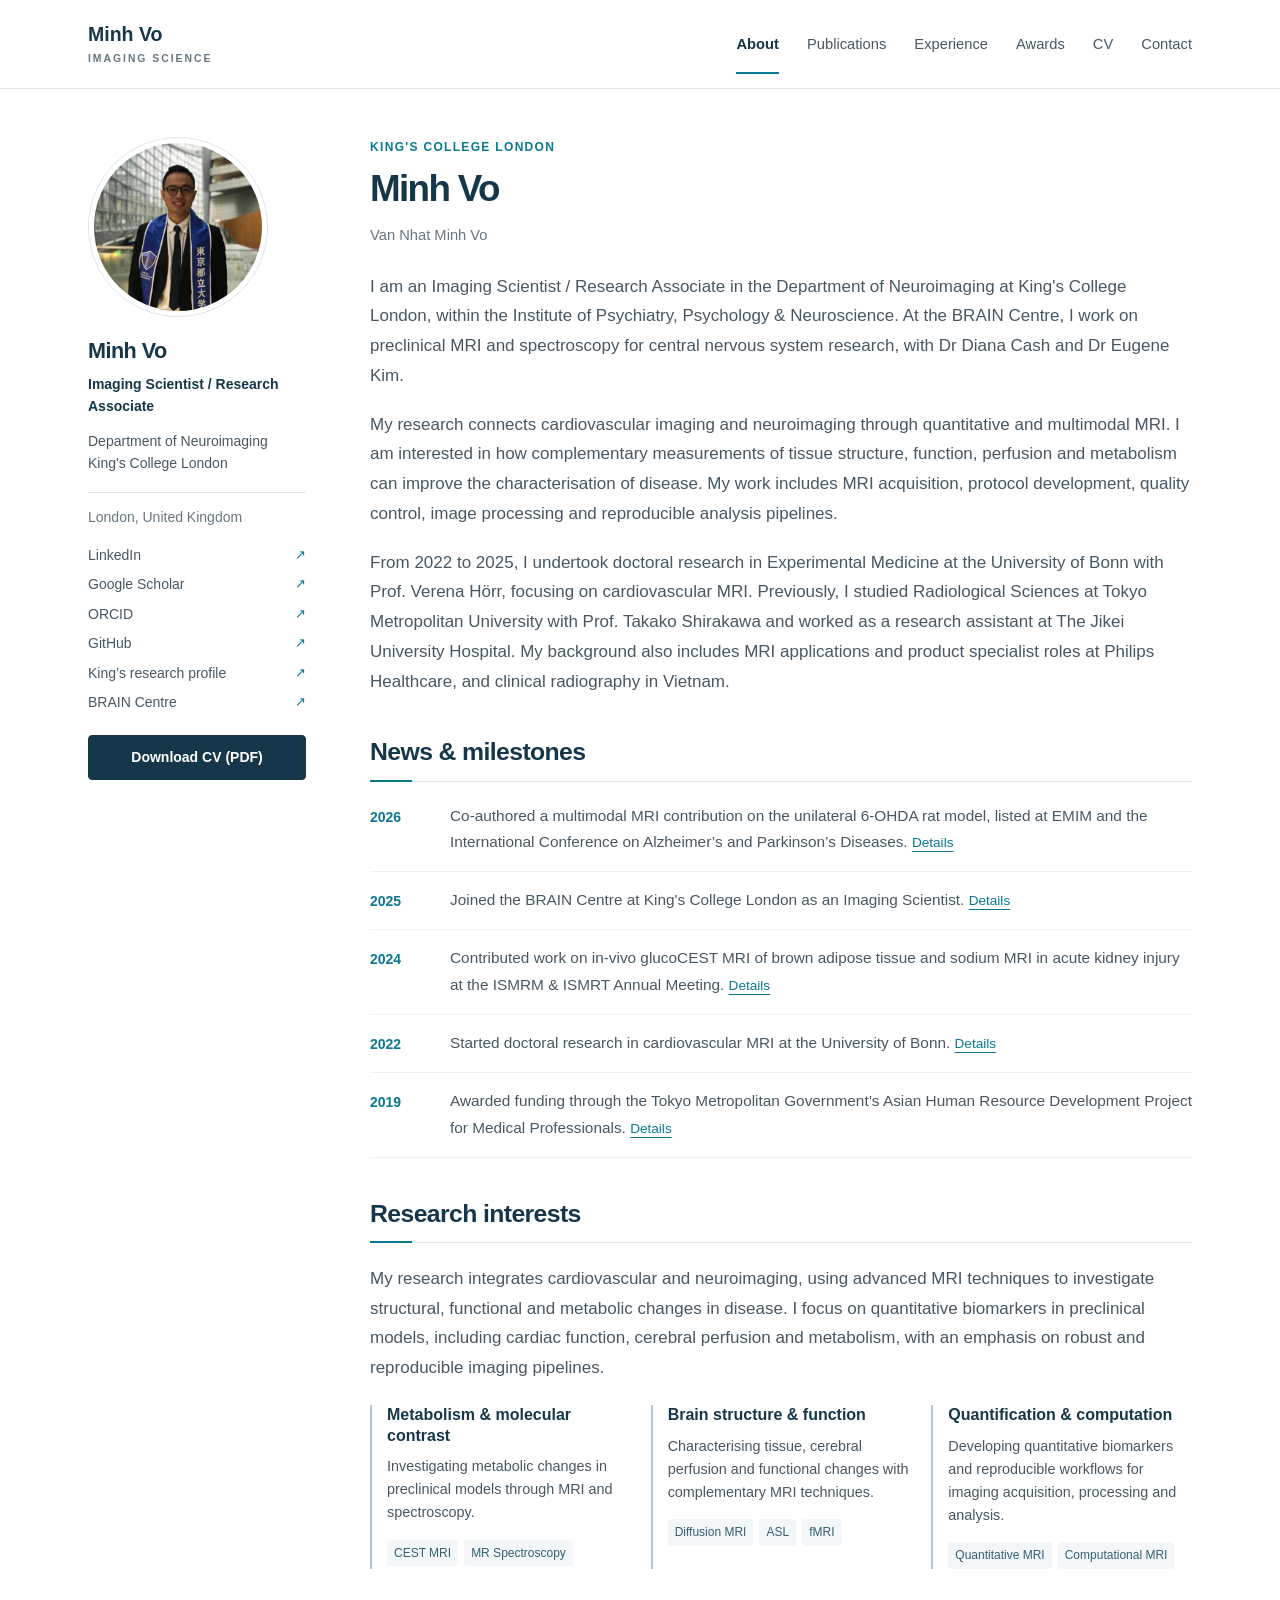
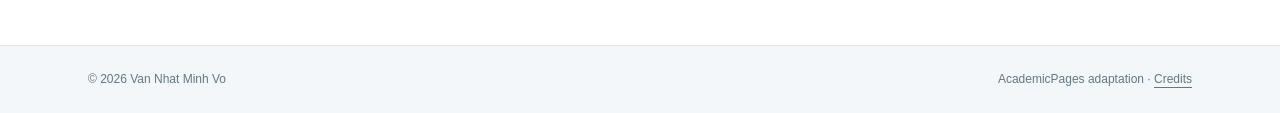
==== index.html @ c1717d1e "Add new academic website" ====
<!doctype html><html lang="en"><head><meta charset="utf-8"><meta name="viewport" content="width=device-width,initial-scale=1"><title>About · Minh Vo</title><meta name="description" content="Imaging scientist specialising in preclinical, quantitative and multimodal MRI."><meta name="author" content="Van Nhat Minh Vo"><meta name="theme-color" content="#163749"><link rel="icon" href="assets/favicon.svg"><link rel="stylesheet" href="assets/site.css"><script src="assets/site.js" defer></script></head><body><a class="skip-link" href="#main">Skip to content</a><header class="masthead"><div class="masthead__inner-wrap"><a class="wordmark" href="index.html">Minh Vo<span>IMAGING SCIENCE</span></a><button class="menu-toggle" type="button" aria-expanded="false" aria-controls="site-nav">Menu <span aria-hidden="true">☰</span></button><nav id="site-nav" aria-label="Main navigation"><ul><li><a href="index.html" aria-current="page">About</a></li><li><a href="publications.html">Publications</a></li><li><a href="activities.html">Experience</a></li><li><a href="awards.html">Awards</a></li><li><a href="cv.html">CV</a></li><li><a href="contact.html">Contact</a></li></ul></nav></div></header><div class="page-shell"><aside class="sidebar" aria-label="Academic profile"><div class="author__avatar"><a href="index.html"><img src="assets/portrait.jpg" alt="Van Nhat Minh Vo" width="180" height="180" fetchpriority="high"></a></div><div class="author__content"><h2>Minh Vo</h2><p class="author-role">Imaging Scientist / Research Associate</p><p>Department of Neuroimaging<br>King&#39;s College London</p><p class="location">London, United Kingdom</p></div><div class="author__urls-wrapper"><ul class="author__urls"><li><a href="https://uk.linkedin.com/in/minh-vo-778323120" class="">LinkedIn</a><span aria-hidden="true">↗</span></li><li><a href="https://scholar.google.com/citations?user=ImwA5u0AAAAJ&amp;hl=vi" class="">Google Scholar</a><span aria-hidden="true">↗</span></li><li><a href="https://orcid.org/0000-0003-3306-5006" class="">ORCID</a><span aria-hidden="true">↗</span></li><li><a href="https://github.com/MinhVo89" class="">GitHub</a><span aria-hidden="true">↗</span></li><li><a href="https://kclpure.kcl.ac.uk/portal/en/persons/minh.vo" class="">King’s research profile</a><span aria-hidden="true">↗</span></li><li><a href="https://brain-imaging.org/people/" class="">BRAIN Centre</a><span aria-hidden="true">↗</span></li></ul></div><a href="assets/Van-Nhat-Minh-Vo-CV-2026.pdf" class="button cv-button" download>Download CV (PDF)</a></aside><main id="main"><div class="page-heading"><p class="eyebrow">King&#39;s College London</p><h1>Minh Vo</h1><p class="page-subtitle">Van Nhat Minh Vo</p></div><div class="biography"><p>I am an Imaging Scientist / Research Associate in the Department of Neuroimaging at King&#39;s College London, within the Institute of Psychiatry, Psychology &amp; Neuroscience. At the BRAIN Centre, I work on preclinical MRI and spectroscopy for central nervous system research, with Dr Diana Cash and Dr Eugene Kim.</p><p>My research connects cardiovascular imaging and neuroimaging through quantitative and multimodal MRI. I am interested in how complementary measurements of tissue structure, function, perfusion and metabolism can improve the characterisation of disease. My work includes MRI acquisition, protocol development, quality control, image processing and reproducible analysis pipelines.</p><p>From 2022 to 2025, I undertook doctoral research in Experimental Medicine at the University of Bonn with Prof. Verena Hörr, focusing on cardiovascular MRI. Previously, I studied Radiological Sciences at Tokyo Metropolitan University with Prof. Takako Shirakawa and worked as a research assistant at The Jikei University Hospital. My background also includes MRI applications and product specialist roles at Philips Healthcare, and clinical radiography in Vietnam.</p></div><section id="news"><h2 class="section-title">News & milestones</h2><div class="news-list"><article class="news-item"><time>2026</time><p>Co-authored a multimodal MRI contribution on the unilateral 6-OHDA rat model, listed at EMIM and the International Conference on Alzheimer’s and Parkinson’s Diseases. <a href="publications.html#conferences" class="inline-detail">Details</a></p></article><article class="news-item"><time>2025</time><p>Joined the BRAIN Centre at King&#39;s College London as an Imaging Scientist. <a href="activities.html" class="inline-detail">Details</a></p></article><article class="news-item"><time>2024</time><p>Contributed work on in-vivo glucoCEST MRI of brown adipose tissue and sodium MRI in acute kidney injury at the ISMRM &amp; ISMRT Annual Meeting. <a href="publications.html#conferences" class="inline-detail">Details</a></p></article><article class="news-item"><time>2022</time><p>Started doctoral research in cardiovascular MRI at the University of Bonn. <a href="activities.html#education" class="inline-detail">Details</a></p></article><article class="news-item"><time>2019</time><p>Awarded funding through the Tokyo Metropolitan Government’s Asian Human Resource Development Project for Medical Professionals. <a href="awards.html" class="inline-detail">Details</a></p></article></div></section><section id="research"><h2 class="section-title">Research interests</h2><p>My research integrates cardiovascular and neuroimaging, using advanced MRI techniques to investigate structural, functional and metabolic changes in disease. I focus on quantitative biomarkers in preclinical models, including cardiac function, cerebral perfusion and metabolism, with an emphasis on robust and reproducible imaging pipelines.</p><div class="research-grid"><article class="research-item"><h3>Metabolism &amp; molecular contrast</h3><p>Investigating metabolic changes in preclinical models through MRI and spectroscopy.</p><ul class="tags"><li>CEST MRI</li><li>MR Spectroscopy</li></ul></article><article class="research-item"><h3>Brain structure &amp; function</h3><p>Characterising tissue, cerebral perfusion and functional changes with complementary MRI techniques.</p><ul class="tags"><li>Diffusion MRI</li><li>ASL</li><li>fMRI</li></ul></article><article class="research-item"><h3>Quantification &amp; computation</h3><p>Developing quantitative biomarkers and reproducible workflows for imaging acquisition, processing and analysis.</p><ul class="tags"><li>Quantitative MRI</li><li>Computational MRI</li></ul></article></div></section></main></div><footer><div><span>© 2026 Van Nhat Minh Vo</span><span>AcademicPages adaptation · <a href="credits.html">Credits</a></span></div></footer></body></html>
---- assets/site.css ----
/* AcademicPages sidebar/masthead adapted from the supplied Siyi source (MIT).
   Palette and responsive layout customised for Minh Vo. */
:root{--ink:#163749;--text:#475864;--muted:#657782;--accent:#087991;--line:#dce6eb;--wash:#f3f7f9;--white:#fff;--max:1160px}
*{box-sizing:border-box}html{scroll-behavior:smooth;scroll-padding-top:110px}body{margin:0;background:var(--white);color:var(--text);font:17px/1.75 -apple-system,BlinkMacSystemFont,"Segoe UI",Arial,sans-serif;-webkit-font-smoothing:antialiased}a{color:var(--accent);text-decoration-thickness:1px;text-underline-offset:4px;overflow-wrap:anywhere}a:hover{color:var(--ink)}a:focus-visible,button:focus-visible{outline:3px solid #d88c35;outline-offset:5px}h1,h2,h3{color:var(--ink);line-height:1.3}h1{font-size:2.3rem;letter-spacing:-.045em;margin:6px 0 10px;font-weight:700}h2{font-size:1.55rem;letter-spacing:-.025em}h3{font-size:1.08rem;font-weight:650;margin:0 0 9px}p{margin:0 0 1.05em}ul{padding-left:1.2em}img{max-width:100%;height:auto}button{font:inherit;cursor:pointer}section{margin-top:40px;scroll-margin-top:110px}.skip-link{position:fixed;top:-100px;left:16px;z-index:100;background:white;padding:10px 20px}.skip-link:focus{top:12px}
.masthead{position:sticky;top:0;background:rgba(255,255,255,.97);border-bottom:1px solid var(--line);z-index:20}.masthead__inner-wrap{max-width:var(--max);margin:auto;min-height:88px;display:flex;align-items:center;justify-content:space-between;gap:24px;padding:12px 28px}.wordmark{color:var(--ink);text-decoration:none;font-size:1.22rem;font-weight:750;line-height:1.3;white-space:nowrap}.wordmark span{display:block;font-size:.65rem;letter-spacing:.19em;color:var(--muted);margin-top:5px;font-weight:550}nav ul{display:flex;list-style:none;margin:0;padding:0;gap:28px}nav a{display:block;text-decoration:none;color:var(--text);font-size:.92rem;padding:18px 0 15px;border-bottom:2px solid transparent}nav a:hover{color:var(--accent)}nav a[aria-current=page]{color:var(--ink);border-color:var(--accent);font-weight:650}.menu-toggle{display:none}
.page-shell{display:grid;grid-template-columns:218px minmax(0,1fr);gap:64px;max-width:var(--max);margin:0 auto;padding:48px 28px 76px;min-height:calc(100vh - 175px)}.sidebar{align-self:start;position:sticky;top:122px;font-size:.875rem;line-height:1.6}.author__avatar{width:180px;margin-bottom:20px}.author__avatar img{display:block;border-radius:50%;padding:5px;border:1px solid var(--line);aspect-ratio:1;object-fit:cover}.author__content h2{font-size:1.35rem;margin:0 0 8px;letter-spacing:-.025em}.author-role{font-weight:650;color:var(--ink);margin-bottom:10px}.author__content p{margin-bottom:12px}.location{color:var(--muted);border-top:1px solid var(--line);padding-top:13px;margin-top:17px}.author__urls{list-style:none;padding:0;margin:16px 0 22px}.author__urls li{display:flex;justify-content:space-between;align-items:center;gap:15px;margin:7px 0}.author__urls a{text-decoration:none;color:var(--text)}.author__urls a:hover{text-decoration:underline;color:var(--accent)}.author__urls span{color:var(--accent);font-size:.8rem}.button{display:inline-flex;align-items:center;justify-content:center;background:var(--ink);color:white;padding:10px 18px;border:1px solid var(--ink);border-radius:4px;text-decoration:none;font-size:.875rem;font-weight:600;transition:background .15s}.button:hover{background:var(--accent);color:white;border-color:var(--accent)}.cv-button{width:100%}.secondary{color:var(--ink);background:white}
main{min-width:0}.page-heading{margin-bottom:23px}.eyebrow{color:var(--accent);font-size:.75rem;font-weight:650;letter-spacing:.11em;text-transform:uppercase;margin-bottom:7px}.page-subtitle{font-size:.92rem;color:var(--muted);margin:0}.biography p{margin-bottom:19px}.section-title{padding-bottom:12px;margin:0 0 21px;border-bottom:1px solid var(--line);position:relative}.section-title:after{content:"";position:absolute;width:42px;height:2px;background:var(--accent);bottom:-1px;left:0}.research-grid{display:grid;grid-template-columns:repeat(3,minmax(0,1fr));gap:20px;margin-top:22px}.research-item{border-left:2px solid #a4cbd4;padding-left:15px}.research-item h3{font-size:1rem}.research-item p{font-size:.9rem;line-height:1.6}.tags{display:flex;flex-wrap:wrap;gap:6px;list-style:none;padding:0;margin:14px 0 0}.tags li{font-size:.75rem;line-height:1.4;background:var(--wash);color:#346071;border-radius:3px;padding:5px 7px}.news-item{display:grid;grid-template-columns:58px 1fr;gap:22px;border-bottom:1px solid #edf1f3;padding:15px 0}.news-item:first-child{padding-top:0}.news-item time{font-weight:650;color:var(--accent);font-size:.875rem;padding-top:2px}.news-item p{margin:0;font-size:.96rem}.inline-detail{font-size:.85rem;white-space:nowrap}.lead{font-size:1.05rem}.page-shortcuts{display:flex;flex-wrap:wrap;gap:8px 22px;background:var(--wash);padding:12px 16px;font-size:.875rem;border-radius:4px}.page-shortcuts a{text-decoration:none}.page-shortcuts a:hover{text-decoration:underline}
.work{display:grid;grid-template-columns:54px minmax(0,1fr);gap:20px;padding:25px 0;border-bottom:1px solid var(--line)}.work:first-of-type{padding-top:3px}.work:last-child{border:0}.work-year{font-size:.9rem;font-weight:650;color:var(--accent);padding-top:3px}.work h3{font-size:1.08rem;line-height:1.5;margin:4px 0 10px}.work h3 a{color:var(--ink);text-decoration:none}.work h3 a:hover{color:var(--accent);text-decoration:underline}.work p{font-size:.9rem;margin:0 0 9px;line-height:1.65}.work .work-type{font-size:.75rem;letter-spacing:.025em;color:var(--accent)}.authors-text{color:var(--muted)}.work .venue{color:var(--ink);font-weight:550}.resource-links{display:flex;gap:8px;flex-wrap:wrap;margin-top:12px}.resource-links:empty{display:none}.resource-links a{font-size:.8rem;border:1px solid #c8dbe3;padding:2px 9px;border-radius:3px;text-decoration:none}.resource-links a:hover{background:var(--wash)}
.timeline-entry{display:grid;grid-template-columns:108px minmax(0,1fr);gap:24px;margin:0;padding:24px 0;border-bottom:1px solid var(--line)}.timeline-entry:first-child{padding-top:4px}.timeline-entry:last-child{border-bottom:0}.period{font-size:.85rem;color:var(--accent);font-weight:600}.institution{color:var(--ink);font-size:.94rem;line-height:1.6;margin-bottom:8px}.mentor{font-size:.85rem;color:var(--muted)}.timeline-entry p:not(.institution){font-size:.92rem}.duties{font-size:.92rem;margin:12px 0 0;padding-left:18px}.duties li{padding-left:3px;margin-bottom:6px}.skills-grid{display:grid;grid-template-columns:repeat(2,minmax(0,1fr));gap:25px}.skills-grid article{background:var(--wash);padding:20px;border-radius:4px}.skills-grid article:first-child{grid-column:1/-1}.skills-grid ul{font-size:.9rem;margin:0;columns:2}.skills-grid article:not(:first-child) ul{columns:1}.membership-list{padding:0;list-style:none}.membership-list li{padding:16px 18px;border-left:2px solid var(--accent);background:var(--wash);margin-bottom:14px}
.contact-block{margin:28px 0}.contact-block h2{font-size:1.25rem}.contact-block address{font-style:normal}.contact-emails{display:grid;grid-template-columns:1fr 1fr;gap:24px;border-top:1px solid var(--line);border-bottom:1px solid var(--line);padding:25px 0}.contact-emails h3{font-size:.85rem;font-weight:500;color:var(--muted)}.contact-profiles{max-width:450px}.cv-actions{display:flex;gap:12px;flex-wrap:wrap;margin:22px 0}.pdf-viewer{width:100%;height:850px;border:1px solid var(--line);border-radius:4px;background:var(--wash)}.content-media{margin:18px 0;max-width:650px}.content-media img{display:block;max-height:440px;object-fit:contain;border-radius:4px;background:var(--wash)}.content-media figcaption{font-size:.8rem;margin-top:7px;color:var(--muted)}.animation-toggle{font-size:.8rem;background:white;border:1px solid var(--line);color:var(--ink);border-radius:3px;padding:5px 10px;margin-top:8px}footer{background:var(--wash);border-top:1px solid var(--line)}footer>div{max-width:var(--max);margin:auto;padding:23px 28px;display:flex;justify-content:space-between;gap:15px;font-size:.75rem;color:var(--muted)}footer a{color:inherit}.credits{max-width:800px;margin:60px auto;padding:25px}
@media(min-width:901px) and (max-height:820px){.sidebar{position:static}}
@media(min-width:1450px){:root{--max:1220px}.page-shell{gap:75px;grid-template-columns:225px minmax(0,1fr)}}
@media(max-width:1000px){.page-shell{gap:38px;grid-template-columns:195px minmax(0,1fr)}nav ul{gap:19px}.research-grid{grid-template-columns:1fr}.research-item{padding-bottom:4px}.research-item p{margin-bottom:8px}.tags{margin-top:8px}}
@media(max-width:760px){html{scroll-padding-top:85px}.masthead__inner-wrap{min-height:75px;padding:12px 22px;flex-wrap:wrap;gap:0}.wordmark span{font-size:.6rem}.menu-toggle{display:flex;gap:14px;background:white;border:1px solid var(--line);padding:6px 11px;border-radius:4px;color:var(--ink);font-size:.875rem}nav{display:none;width:100%;padding-top:14px}nav.is-open{display:block}nav ul{display:grid;grid-template-columns:repeat(3,1fr);gap:0 18px}nav a{padding:10px 0}.page-shell{display:block;padding:30px 22px 50px}.sidebar{position:static;display:grid;grid-template-columns:115px minmax(0,1fr);gap:0 23px;border-bottom:1px solid var(--line);padding-bottom:25px;margin-bottom:30px}.author__avatar{width:115px;margin:0}.author__content h2{margin-top:0}.author__content p{margin-bottom:8px}.author__content .location{border:0;margin:0;padding:0}.author__urls-wrapper{grid-column:1/-1}.author__urls{display:flex;flex-wrap:wrap;gap:5px 20px;margin:16px 0}.author__urls li{margin:0;gap:6px}.cv-button{grid-column:1/-1;width:auto;justify-self:start;padding:7px 16px}h1{font-size:1.9rem}.page-heading{margin-bottom:20px}.eyebrow{font-size:.7rem}section{margin-top:32px}.contact-profiles{display:block}.contact-profiles li{margin:12px 0}.pdf-viewer{height:650px}footer>div{flex-direction:column;gap:5px;padding:20px 22px}}
@media(max-width:480px){body{font-size:16px}.sidebar{grid-template-columns:90px minmax(0,1fr);gap:0 18px}.author__avatar{width:90px}.author__content{font-size:.83rem}.author__content h2{font-size:1.22rem}.work{grid-template-columns:1fr;gap:4px}.work-year{font-size:.85rem}.timeline-entry{grid-template-columns:1fr;gap:8px}.news-item{gap:12px;grid-template-columns:45px 1fr}.contact-emails,.skills-grid{grid-template-columns:1fr}.skills-grid article:first-child{grid-column:auto}.skills-grid ul{columns:1}.page-shortcuts{gap:8px 15px}h1{font-size:1.75rem}.pdf-viewer{height:520px}}
@media(prefers-reduced-motion:reduce){html{scroll-behavior:auto}*{transition:none!important}}
html:not(.js) nav{display:block}html:not(.js) .menu-toggle{display:none}
@media print{.masthead,.sidebar,footer,.page-shortcuts,.cv-actions{display:none}.page-shell{display:block;padding:0;max-width:none}body{font-size:11pt;color:#222}a{color:inherit}.work,.timeline-entry{break-inside:avoid}.pdf-viewer{display:none}}
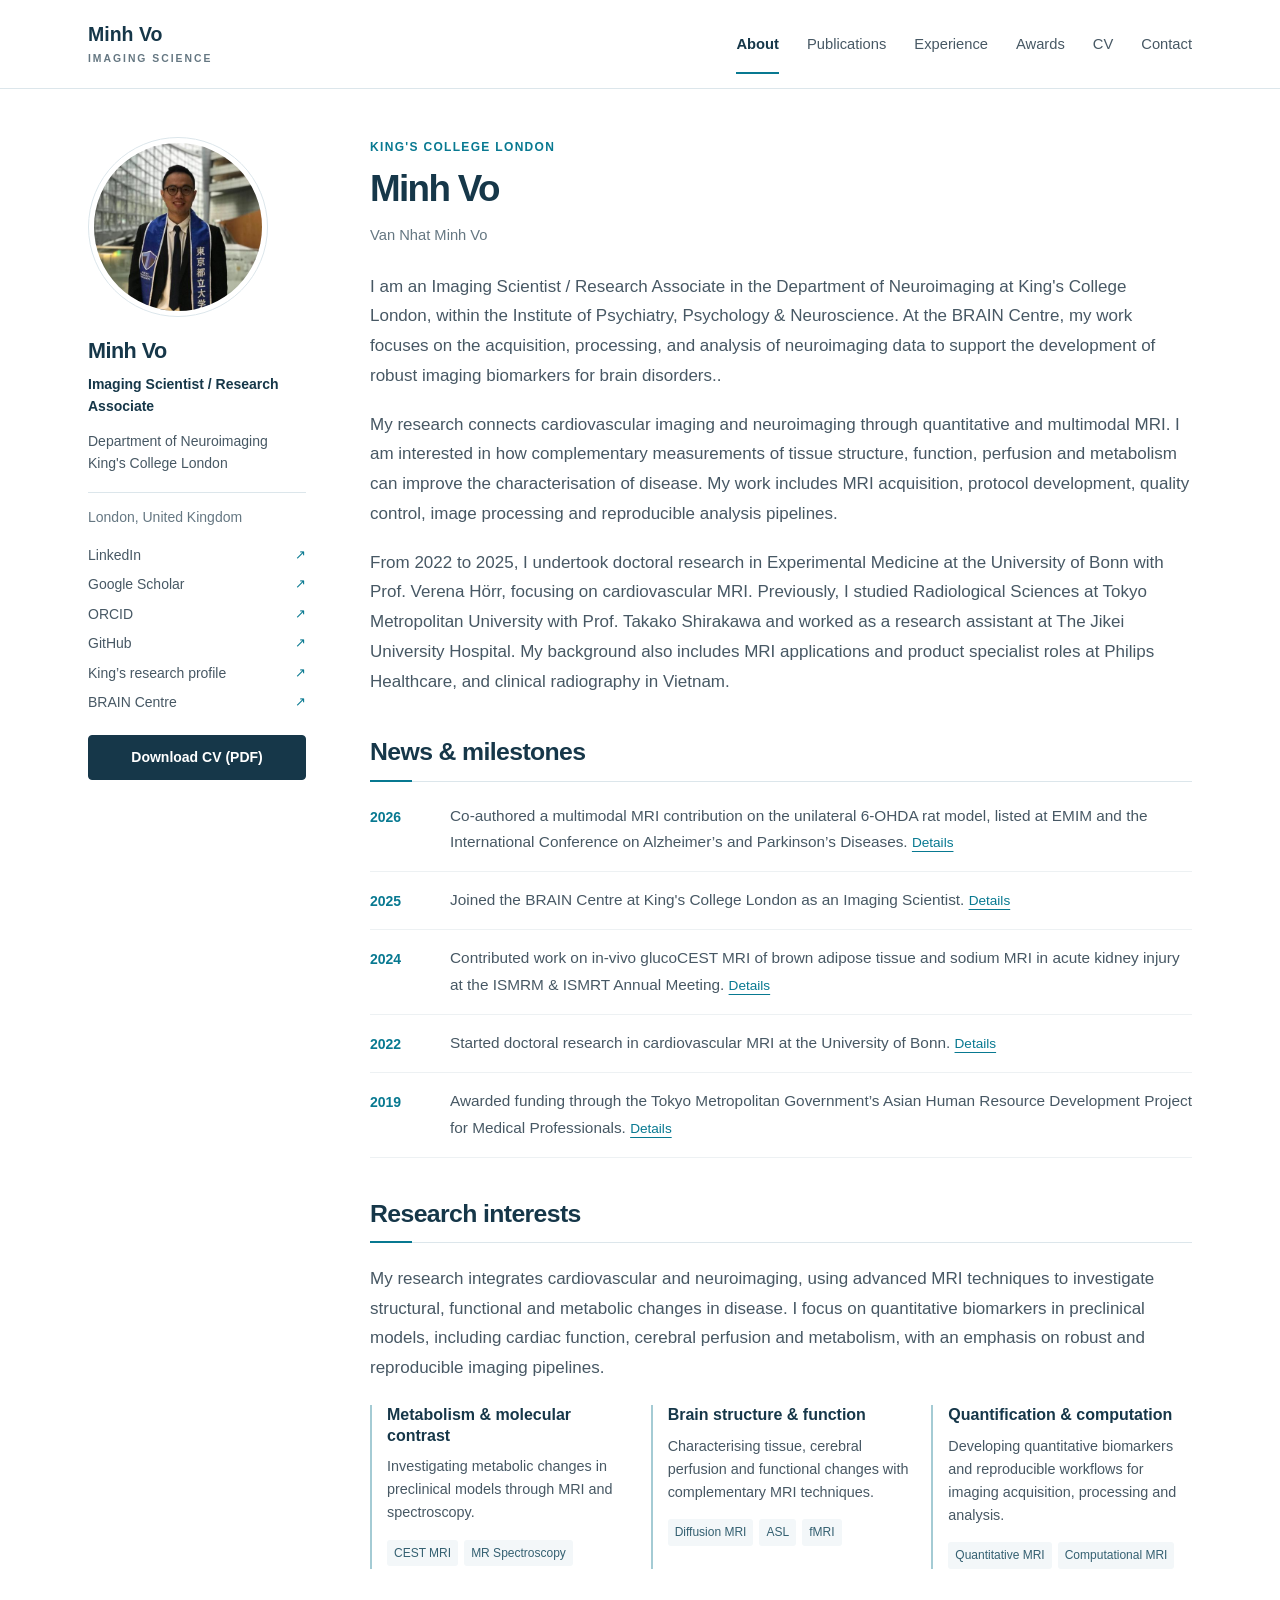
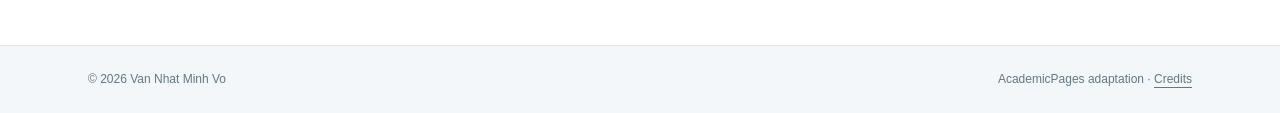
==== commit 3d384c5a: "Revise biography and research interests in index.html Updated the biography section to clarify resea" ====
--- a/index.html
+++ b/index.html
@@ -1 +1 @@
-<!doctype html><html lang="en"><head><meta charset="utf-8"><meta name="viewport" content="width=device-width,initial-scale=1"><title>About · Minh Vo</title><meta name="description" content="Imaging scientist specialising in preclinical, quantitative and multimodal MRI."><meta name="author" content="Van Nhat Minh Vo"><meta name="theme-color" content="#163749"><link rel="icon" href="assets/favicon.svg"><link rel="stylesheet" href="assets/site.css"><script src="assets/site.js" defer></script></head><body><a class="skip-link" href="#main">Skip to content</a><header class="masthead"><div class="masthead__inner-wrap"><a class="wordmark" href="index.html">Minh Vo<span>IMAGING SCIENCE</span></a><button class="menu-toggle" type="button" aria-expanded="false" aria-controls="site-nav">Menu <span aria-hidden="true">☰</span></button><nav id="site-nav" aria-label="Main navigation"><ul><li><a href="index.html" aria-current="page">About</a></li><li><a href="publications.html">Publications</a></li><li><a href="activities.html">Experience</a></li><li><a href="awards.html">Awards</a></li><li><a href="cv.html">CV</a></li><li><a href="contact.html">Contact</a></li></ul></nav></div></header><div class="page-shell"><aside class="sidebar" aria-label="Academic profile"><div class="author__avatar"><a href="index.html"><img src="assets/portrait.jpg" alt="Van Nhat Minh Vo" width="180" height="180" fetchpriority="high"></a></div><div class="author__content"><h2>Minh Vo</h2><p class="author-role">Imaging Scientist / Research Associate</p><p>Department of Neuroimaging<br>King&#39;s College London</p><p class="location">London, United Kingdom</p></div><div class="author__urls-wrapper"><ul class="author__urls"><li><a href="https://uk.linkedin.com/in/minh-vo-778323120" class="">LinkedIn</a><span aria-hidden="true">↗</span></li><li><a href="https://scholar.google.com/citations?user=ImwA5u0AAAAJ&amp;hl=vi" class="">Google Scholar</a><span aria-hidden="true">↗</span></li><li><a href="https://orcid.org/0000-0003-3306-5006" class="">ORCID</a><span aria-hidden="true">↗</span></li><li><a href="https://github.com/MinhVo89" class="">GitHub</a><span aria-hidden="true">↗</span></li><li><a href="https://kclpure.kcl.ac.uk/portal/en/persons/minh.vo" class="">King’s research profile</a><span aria-hidden="true">↗</span></li><li><a href="https://brain-imaging.org/people/" class="">BRAIN Centre</a><span aria-hidden="true">↗</span></li></ul></div><a href="assets/Van-Nhat-Minh-Vo-CV-2026.pdf" class="button cv-button" download>Download CV (PDF)</a></aside><main id="main"><div class="page-heading"><p class="eyebrow">King&#39;s College London</p><h1>Minh Vo</h1><p class="page-subtitle">Van Nhat Minh Vo</p></div><div class="biography"><p>I am an Imaging Scientist / Research Associate in the Department of Neuroimaging at King&#39;s College London, within the Institute of Psychiatry, Psychology &amp; Neuroscience. At the BRAIN Centre, I work on preclinical MRI and spectroscopy for central nervous system research, with Dr Diana Cash and Dr Eugene Kim.</p><p>My research connects cardiovascular imaging and neuroimaging through quantitative and multimodal MRI. I am interested in how complementary measurements of tissue structure, function, perfusion and metabolism can improve the characterisation of disease. My work includes MRI acquisition, protocol development, quality control, image processing and reproducible analysis pipelines.</p><p>From 2022 to 2025, I undertook doctoral research in Experimental Medicine at the University of Bonn with Prof. Verena Hörr, focusing on cardiovascular MRI. Previously, I studied Radiological Sciences at Tokyo Metropolitan University with Prof. Takako Shirakawa and worked as a research assistant at The Jikei University Hospital. My background also includes MRI applications and product specialist roles at Philips Healthcare, and clinical radiography in Vietnam.</p></div><section id="news"><h2 class="section-title">News & milestones</h2><div class="news-list"><article class="news-item"><time>2026</time><p>Co-authored a multimodal MRI contribution on the unilateral 6-OHDA rat model, listed at EMIM and the International Conference on Alzheimer’s and Parkinson’s Diseases. <a href="publications.html#conferences" class="inline-detail">Details</a></p></article><article class="news-item"><time>2025</time><p>Joined the BRAIN Centre at King&#39;s College London as an Imaging Scientist. <a href="activities.html" class="inline-detail">Details</a></p></article><article class="news-item"><time>2024</time><p>Contributed work on in-vivo glucoCEST MRI of brown adipose tissue and sodium MRI in acute kidney injury at the ISMRM &amp; ISMRT Annual Meeting. <a href="publications.html#conferences" class="inline-detail">Details</a></p></article><article class="news-item"><time>2022</time><p>Started doctoral research in cardiovascular MRI at the University of Bonn. <a href="activities.html#education" class="inline-detail">Details</a></p></article><article class="news-item"><time>2019</time><p>Awarded funding through the Tokyo Metropolitan Government’s Asian Human Resource Development Project for Medical Professionals. <a href="awards.html" class="inline-detail">Details</a></p></article></div></section><section id="research"><h2 class="section-title">Research interests</h2><p>My research integrates cardiovascular and neuroimaging, using advanced MRI techniques to investigate structural, functional and metabolic changes in disease. I focus on quantitative biomarkers in preclinical models, including cardiac function, cerebral perfusion and metabolism, with an emphasis on robust and reproducible imaging pipelines.</p><div class="research-grid"><article class="research-item"><h3>Metabolism &amp; molecular contrast</h3><p>Investigating metabolic changes in preclinical models through MRI and spectroscopy.</p><ul class="tags"><li>CEST MRI</li><li>MR Spectroscopy</li></ul></article><article class="research-item"><h3>Brain structure &amp; function</h3><p>Characterising tissue, cerebral perfusion and functional changes with complementary MRI techniques.</p><ul class="tags"><li>Diffusion MRI</li><li>ASL</li><li>fMRI</li></ul></article><article class="research-item"><h3>Quantification &amp; computation</h3><p>Developing quantitative biomarkers and reproducible workflows for imaging acquisition, processing and analysis.</p><ul class="tags"><li>Quantitative MRI</li><li>Computational MRI</li></ul></article></div></section></main></div><footer><div><span>© 2026 Van Nhat Minh Vo</span><span>AcademicPages adaptation · <a href="credits.html">Credits</a></span></div></footer></body></html>+<!doctype html><html lang="en"><head><meta charset="utf-8"><meta name="viewport" content="width=device-width,initial-scale=1"><title>About · Minh Vo</title><meta name="description" content="Imaging scientist specialising in preclinical, quantitative and multimodal MRI."><meta name="author" content="Van Nhat Minh Vo"><meta name="theme-color" content="#163749"><link rel="icon" href="assets/favicon.svg"><link rel="stylesheet" href="assets/site.css"><script src="assets/site.js" defer></script></head><body><a class="skip-link" href="#main">Skip to content</a><header class="masthead"><div class="masthead__inner-wrap"><a class="wordmark" href="index.html">Minh Vo<span>IMAGING SCIENCE</span></a><button class="menu-toggle" type="button" aria-expanded="false" aria-controls="site-nav">Menu <span aria-hidden="true">☰</span></button><nav id="site-nav" aria-label="Main navigation"><ul><li><a href="index.html" aria-current="page">About</a></li><li><a href="publications.html">Publications</a></li><li><a href="activities.html">Experience</a></li><li><a href="awards.html">Awards</a></li><li><a href="cv.html">CV</a></li><li><a href="contact.html">Contact</a></li></ul></nav></div></header><div class="page-shell"><aside class="sidebar" aria-label="Academic profile"><div class="author__avatar"><a href="index.html"><img src="assets/portrait.jpg" alt="Van Nhat Minh Vo" width="180" height="180" fetchpriority="high"></a></div><div class="author__content"><h2>Minh Vo</h2><p class="author-role">Imaging Scientist / Research Associate</p><p>Department of Neuroimaging<br>King&#39;s College London</p><p class="location">London, United Kingdom</p></div><div class="author__urls-wrapper"><ul class="author__urls"><li><a href="https://uk.linkedin.com/in/minh-vo-778323120" class="">LinkedIn</a><span aria-hidden="true">↗</span></li><li><a href="https://scholar.google.com/citations?user=ImwA5u0AAAAJ&amp;hl=vi" class="">Google Scholar</a><span aria-hidden="true">↗</span></li><li><a href="https://orcid.org/0000-0003-3306-5006" class="">ORCID</a><span aria-hidden="true">↗</span></li><li><a href="https://github.com/MinhVo89" class="">GitHub</a><span aria-hidden="true">↗</span></li><li><a href="https://kclpure.kcl.ac.uk/portal/en/persons/minh.vo" class="">King’s research profile</a><span aria-hidden="true">↗</span></li><li><a href="https://brain-imaging.org/people/" class="">BRAIN Centre</a><span aria-hidden="true">↗</span></li></ul></div><a href="assets/Van-Nhat-Minh-Vo-CV-2026.pdf" class="button cv-button" download>Download CV (PDF)</a></aside><main id="main"><div class="page-heading"><p class="eyebrow">King&#39;s College London</p><h1>Minh Vo</h1><p class="page-subtitle">Van Nhat Minh Vo</p></div><div class="biography"><p>I am an Imaging Scientist / Research Associate in the Department of Neuroimaging at King&#39;s College London, within the Institute of Psychiatry, Psychology &amp; Neuroscience. At the BRAIN Centre, my work focuses on the acquisition, processing, and analysis of neuroimaging data to support the development of robust imaging biomarkers for brain disorders..</p><p>My research connects cardiovascular imaging and neuroimaging through quantitative and multimodal MRI. I am interested in how complementary measurements of tissue structure, function, perfusion and metabolism can improve the characterisation of disease. My work includes MRI acquisition, protocol development, quality control, image processing and reproducible analysis pipelines.</p><p>From 2022 to 2025, I undertook doctoral research in Experimental Medicine at the University of Bonn with Prof. Verena Hörr, focusing on cardiovascular MRI. Previously, I studied Radiological Sciences at Tokyo Metropolitan University with Prof. Takako Shirakawa and worked as a research assistant at The Jikei University Hospital. My background also includes MRI applications and product specialist roles at Philips Healthcare, and clinical radiography in Vietnam.</p></div><section id="news"><h2 class="section-title">News & milestones</h2><div class="news-list"><article class="news-item"><time>2026</time><p>Co-authored a multimodal MRI contribution on the unilateral 6-OHDA rat model, listed at EMIM and the International Conference on Alzheimer’s and Parkinson’s Diseases. <a href="publications.html#conferences" class="inline-detail">Details</a></p></article><article class="news-item"><time>2025</time><p>Joined the BRAIN Centre at King&#39;s College London as an Imaging Scientist. <a href="activities.html" class="inline-detail">Details</a></p></article><article class="news-item"><time>2024</time><p>Contributed work on in-vivo glucoCEST MRI of brown adipose tissue and sodium MRI in acute kidney injury at the ISMRM &amp; ISMRT Annual Meeting. <a href="publications.html#conferences" class="inline-detail">Details</a></p></article><article class="news-item"><time>2022</time><p>Started doctoral research in cardiovascular MRI at the University of Bonn. <a href="activities.html#education" class="inline-detail">Details</a></p></article><article class="news-item"><time>2019</time><p>Awarded funding through the Tokyo Metropolitan Government’s Asian Human Resource Development Project for Medical Professionals. <a href="awards.html" class="inline-detail">Details</a></p></article></div></section><section id="research"><h2 class="section-title">Research interests</h2><p>My research integrates cardiovascular and neuroimaging, using advanced MRI techniques to investigate structural, functional and metabolic changes in disease. I focus on quantitative biomarkers in preclinical models, including cardiac function, cerebral perfusion and metabolism, with an emphasis on robust and reproducible imaging pipelines.</p><div class="research-grid"><article class="research-item"><h3>Metabolism &amp; molecular contrast</h3><p>Investigating metabolic changes in preclinical models through MRI and spectroscopy.</p><ul class="tags"><li>CEST MRI</li><li>MR Spectroscopy</li></ul></article><article class="research-item"><h3>Brain structure &amp; function</h3><p>Characterising tissue, cerebral perfusion and functional changes with complementary MRI techniques.</p><ul class="tags"><li>Diffusion MRI</li><li>ASL</li><li>fMRI</li></ul></article><article class="research-item"><h3>Quantification &amp; computation</h3><p>Developing quantitative biomarkers and reproducible workflows for imaging acquisition, processing and analysis.</p><ul class="tags"><li>Quantitative MRI</li><li>Computational MRI</li></ul></article></div></section></main></div><footer><div><span>© 2026 Van Nhat Minh Vo</span><span>AcademicPages adaptation · <a href="credits.html">Credits</a></span></div></footer></body></html>
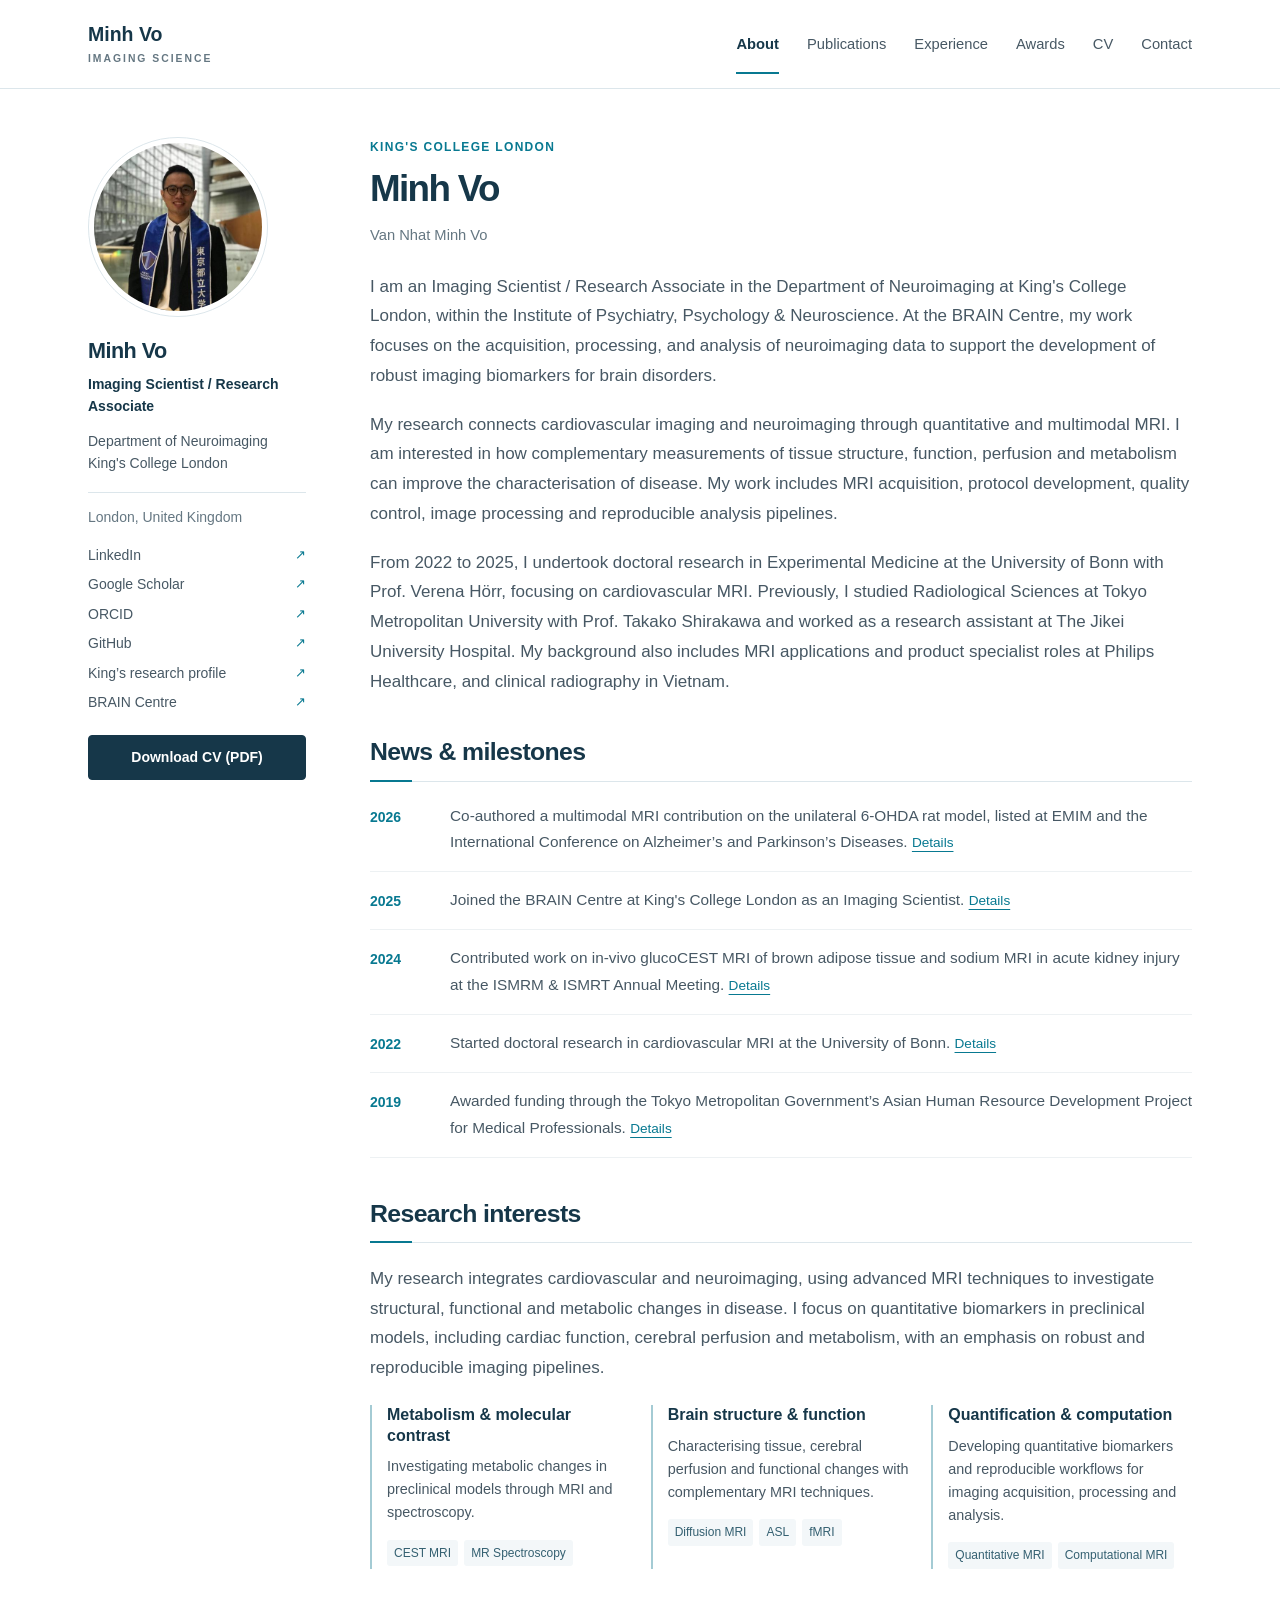
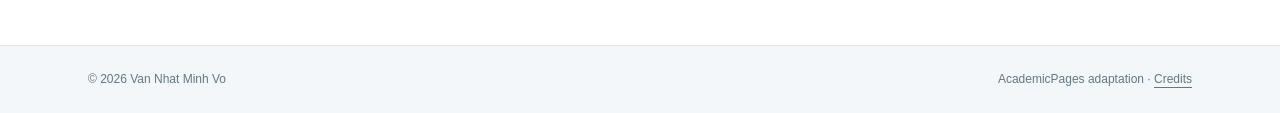
==== commit 75f2e9ea: "Fix HTML encoding issues in index.html" ====
--- a/index.html
+++ b/index.html
@@ -1 +1 @@
-<!doctype html><html lang="en"><head><meta charset="utf-8"><meta name="viewport" content="width=device-width,initial-scale=1"><title>About · Minh Vo</title><meta name="description" content="Imaging scientist specialising in preclinical, quantitative and multimodal MRI."><meta name="author" content="Van Nhat Minh Vo"><meta name="theme-color" content="#163749"><link rel="icon" href="assets/favicon.svg"><link rel="stylesheet" href="assets/site.css"><script src="assets/site.js" defer></script></head><body><a class="skip-link" href="#main">Skip to content</a><header class="masthead"><div class="masthead__inner-wrap"><a class="wordmark" href="index.html">Minh Vo<span>IMAGING SCIENCE</span></a><button class="menu-toggle" type="button" aria-expanded="false" aria-controls="site-nav">Menu <span aria-hidden="true">☰</span></button><nav id="site-nav" aria-label="Main navigation"><ul><li><a href="index.html" aria-current="page">About</a></li><li><a href="publications.html">Publications</a></li><li><a href="activities.html">Experience</a></li><li><a href="awards.html">Awards</a></li><li><a href="cv.html">CV</a></li><li><a href="contact.html">Contact</a></li></ul></nav></div></header><div class="page-shell"><aside class="sidebar" aria-label="Academic profile"><div class="author__avatar"><a href="index.html"><img src="assets/portrait.jpg" alt="Van Nhat Minh Vo" width="180" height="180" fetchpriority="high"></a></div><div class="author__content"><h2>Minh Vo</h2><p class="author-role">Imaging Scientist / Research Associate</p><p>Department of Neuroimaging<br>King&#39;s College London</p><p class="location">London, United Kingdom</p></div><div class="author__urls-wrapper"><ul class="author__urls"><li><a href="https://uk.linkedin.com/in/minh-vo-778323120" class="">LinkedIn</a><span aria-hidden="true">↗</span></li><li><a href="https://scholar.google.com/citations?user=ImwA5u0AAAAJ&amp;hl=vi" class="">Google Scholar</a><span aria-hidden="true">↗</span></li><li><a href="https://orcid.org/0000-0003-3306-5006" class="">ORCID</a><span aria-hidden="true">↗</span></li><li><a href="https://github.com/MinhVo89" class="">GitHub</a><span aria-hidden="true">↗</span></li><li><a href="https://kclpure.kcl.ac.uk/portal/en/persons/minh.vo" class="">King’s research profile</a><span aria-hidden="true">↗</span></li><li><a href="https://brain-imaging.org/people/" class="">BRAIN Centre</a><span aria-hidden="true">↗</span></li></ul></div><a href="assets/Van-Nhat-Minh-Vo-CV-2026.pdf" class="button cv-button" download>Download CV (PDF)</a></aside><main id="main"><div class="page-heading"><p class="eyebrow">King&#39;s College London</p><h1>Minh Vo</h1><p class="page-subtitle">Van Nhat Minh Vo</p></div><div class="biography"><p>I am an Imaging Scientist / Research Associate in the Department of Neuroimaging at King&#39;s College London, within the Institute of Psychiatry, Psychology &amp; Neuroscience. At the BRAIN Centre, my work focuses on the acquisition, processing, and analysis of neuroimaging data to support the development of robust imaging biomarkers for brain disorders..</p><p>My research connects cardiovascular imaging and neuroimaging through quantitative and multimodal MRI. I am interested in how complementary measurements of tissue structure, function, perfusion and metabolism can improve the characterisation of disease. My work includes MRI acquisition, protocol development, quality control, image processing and reproducible analysis pipelines.</p><p>From 2022 to 2025, I undertook doctoral research in Experimental Medicine at the University of Bonn with Prof. Verena Hörr, focusing on cardiovascular MRI. Previously, I studied Radiological Sciences at Tokyo Metropolitan University with Prof. Takako Shirakawa and worked as a research assistant at The Jikei University Hospital. My background also includes MRI applications and product specialist roles at Philips Healthcare, and clinical radiography in Vietnam.</p></div><section id="news"><h2 class="section-title">News & milestones</h2><div class="news-list"><article class="news-item"><time>2026</time><p>Co-authored a multimodal MRI contribution on the unilateral 6-OHDA rat model, listed at EMIM and the International Conference on Alzheimer’s and Parkinson’s Diseases. <a href="publications.html#conferences" class="inline-detail">Details</a></p></article><article class="news-item"><time>2025</time><p>Joined the BRAIN Centre at King&#39;s College London as an Imaging Scientist. <a href="activities.html" class="inline-detail">Details</a></p></article><article class="news-item"><time>2024</time><p>Contributed work on in-vivo glucoCEST MRI of brown adipose tissue and sodium MRI in acute kidney injury at the ISMRM &amp; ISMRT Annual Meeting. <a href="publications.html#conferences" class="inline-detail">Details</a></p></article><article class="news-item"><time>2022</time><p>Started doctoral research in cardiovascular MRI at the University of Bonn. <a href="activities.html#education" class="inline-detail">Details</a></p></article><article class="news-item"><time>2019</time><p>Awarded funding through the Tokyo Metropolitan Government’s Asian Human Resource Development Project for Medical Professionals. <a href="awards.html" class="inline-detail">Details</a></p></article></div></section><section id="research"><h2 class="section-title">Research interests</h2><p>My research integrates cardiovascular and neuroimaging, using advanced MRI techniques to investigate structural, functional and metabolic changes in disease. I focus on quantitative biomarkers in preclinical models, including cardiac function, cerebral perfusion and metabolism, with an emphasis on robust and reproducible imaging pipelines.</p><div class="research-grid"><article class="research-item"><h3>Metabolism &amp; molecular contrast</h3><p>Investigating metabolic changes in preclinical models through MRI and spectroscopy.</p><ul class="tags"><li>CEST MRI</li><li>MR Spectroscopy</li></ul></article><article class="research-item"><h3>Brain structure &amp; function</h3><p>Characterising tissue, cerebral perfusion and functional changes with complementary MRI techniques.</p><ul class="tags"><li>Diffusion MRI</li><li>ASL</li><li>fMRI</li></ul></article><article class="research-item"><h3>Quantification &amp; computation</h3><p>Developing quantitative biomarkers and reproducible workflows for imaging acquisition, processing and analysis.</p><ul class="tags"><li>Quantitative MRI</li><li>Computational MRI</li></ul></article></div></section></main></div><footer><div><span>© 2026 Van Nhat Minh Vo</span><span>AcademicPages adaptation · <a href="credits.html">Credits</a></span></div></footer></body></html>
+<!doctype html><html lang="en"><head><meta charset="utf-8"><meta name="viewport" content="width=device-width,initial-scale=1"><title>About · Minh Vo</title><meta name="description" content="Imaging scientist specialising in preclinical, quantitative and multimodal MRI."><meta name="author" content="Van Nhat Minh Vo"><meta name="theme-color" content="#163749"><link rel="icon" href="assets/favicon.svg"><link rel="stylesheet" href="assets/site.css"><script src="assets/site.js" defer></script></head><body><a class="skip-link" href="#main">Skip to content</a><header class="masthead"><div class="masthead__inner-wrap"><a class="wordmark" href="index.html">Minh Vo<span>IMAGING SCIENCE</span></a><button class="menu-toggle" type="button" aria-expanded="false" aria-controls="site-nav">Menu <span aria-hidden="true">☰</span></button><nav id="site-nav" aria-label="Main navigation"><ul><li><a href="index.html" aria-current="page">About</a></li><li><a href="publications.html">Publications</a></li><li><a href="activities.html">Experience</a></li><li><a href="awards.html">Awards</a></li><li><a href="cv.html">CV</a></li><li><a href="contact.html">Contact</a></li></ul></nav></div></header><div class="page-shell"><aside class="sidebar" aria-label="Academic profile"><div class="author__avatar"><a href="index.html"><img src="assets/portrait.jpg" alt="Van Nhat Minh Vo" width="180" height="180" fetchpriority="high"></a></div><div class="author__content"><h2>Minh Vo</h2><p class="author-role">Imaging Scientist / Research Associate</p><p>Department of Neuroimaging<br>King&#39;s College London</p><p class="location">London, United Kingdom</p></div><div class="author__urls-wrapper"><ul class="author__urls"><li><a href="https://uk.linkedin.com/in/minh-vo-778323120" class="">LinkedIn</a><span aria-hidden="true">↗</span></li><li><a href="https://scholar.google.com/citations?user=ImwA5u0AAAAJ&amp;hl=vi" class="">Google Scholar</a><span aria-hidden="true">↗</span></li><li><a href="https://orcid.org/0000-0003-3306-5006" class="">ORCID</a><span aria-hidden="true">↗</span></li><li><a href="https://github.com/MinhVo89" class="">GitHub</a><span aria-hidden="true">↗</span></li><li><a href="https://kclpure.kcl.ac.uk/portal/en/persons/minh.vo" class="">King’s research profile</a><span aria-hidden="true">↗</span></li><li><a href="https://brain-imaging.org/people/" class="">BRAIN Centre</a><span aria-hidden="true">↗</span></li></ul></div><a href="assets/Van-Nhat-Minh-Vo-CV-2026.pdf" class="button cv-button" download>Download CV (PDF)</a></aside><main id="main"><div class="page-heading"><p class="eyebrow">King&#39;s College London</p><h1>Minh Vo</h1><p class="page-subtitle">Van Nhat Minh Vo</p></div><div class="biography"><p>I am an Imaging Scientist / Research Associate in the Department of Neuroimaging at King&#39;s College London, within the Institute of Psychiatry, Psychology &amp; Neuroscience. At the BRAIN Centre, my work focuses on the acquisition, processing, and analysis of neuroimaging data to support the development of robust imaging biomarkers for brain disorders.</p><p>My research connects cardiovascular imaging and neuroimaging through quantitative and multimodal MRI. I am interested in how complementary measurements of tissue structure, function, perfusion and metabolism can improve the characterisation of disease. My work includes MRI acquisition, protocol development, quality control, image processing and reproducible analysis pipelines.</p><p>From 2022 to 2025, I undertook doctoral research in Experimental Medicine at the University of Bonn with Prof. Verena Hörr, focusing on cardiovascular MRI. Previously, I studied Radiological Sciences at Tokyo Metropolitan University with Prof. Takako Shirakawa and worked as a research assistant at The Jikei University Hospital. My background also includes MRI applications and product specialist roles at Philips Healthcare, and clinical radiography in Vietnam.</p></div><section id="news"><h2 class="section-title">News & milestones</h2><div class="news-list"><article class="news-item"><time>2026</time><p>Co-authored a multimodal MRI contribution on the unilateral 6-OHDA rat model, listed at EMIM and the International Conference on Alzheimer’s and Parkinson’s Diseases. <a href="publications.html#conferences" class="inline-detail">Details</a></p></article><article class="news-item"><time>2025</time><p>Joined the BRAIN Centre at King&#39;s College London as an Imaging Scientist. <a href="activities.html" class="inline-detail">Details</a></p></article><article class="news-item"><time>2024</time><p>Contributed work on in-vivo glucoCEST MRI of brown adipose tissue and sodium MRI in acute kidney injury at the ISMRM &amp; ISMRT Annual Meeting. <a href="publications.html#conferences" class="inline-detail">Details</a></p></article><article class="news-item"><time>2022</time><p>Started doctoral research in cardiovascular MRI at the University of Bonn. <a href="activities.html#education" class="inline-detail">Details</a></p></article><article class="news-item"><time>2019</time><p>Awarded funding through the Tokyo Metropolitan Government’s Asian Human Resource Development Project for Medical Professionals. <a href="awards.html" class="inline-detail">Details</a></p></article></div></section><section id="research"><h2 class="section-title">Research interests</h2><p>My research integrates cardiovascular and neuroimaging, using advanced MRI techniques to investigate structural, functional and metabolic changes in disease. I focus on quantitative biomarkers in preclinical models, including cardiac function, cerebral perfusion and metabolism, with an emphasis on robust and reproducible imaging pipelines.</p><div class="research-grid"><article class="research-item"><h3>Metabolism &amp; molecular contrast</h3><p>Investigating metabolic changes in preclinical models through MRI and spectroscopy.</p><ul class="tags"><li>CEST MRI</li><li>MR Spectroscopy</li></ul></article><article class="research-item"><h3>Brain structure &amp; function</h3><p>Characterising tissue, cerebral perfusion and functional changes with complementary MRI techniques.</p><ul class="tags"><li>Diffusion MRI</li><li>ASL</li><li>fMRI</li></ul></article><article class="research-item"><h3>Quantification &amp; computation</h3><p>Developing quantitative biomarkers and reproducible workflows for imaging acquisition, processing and analysis.</p><ul class="tags"><li>Quantitative MRI</li><li>Computational MRI</li></ul></article></div></section></main></div><footer><div><span>© 2026 Van Nhat Minh Vo</span><span>AcademicPages adaptation · <a href="credits.html">Credits</a></span></div></footer></body></html>
